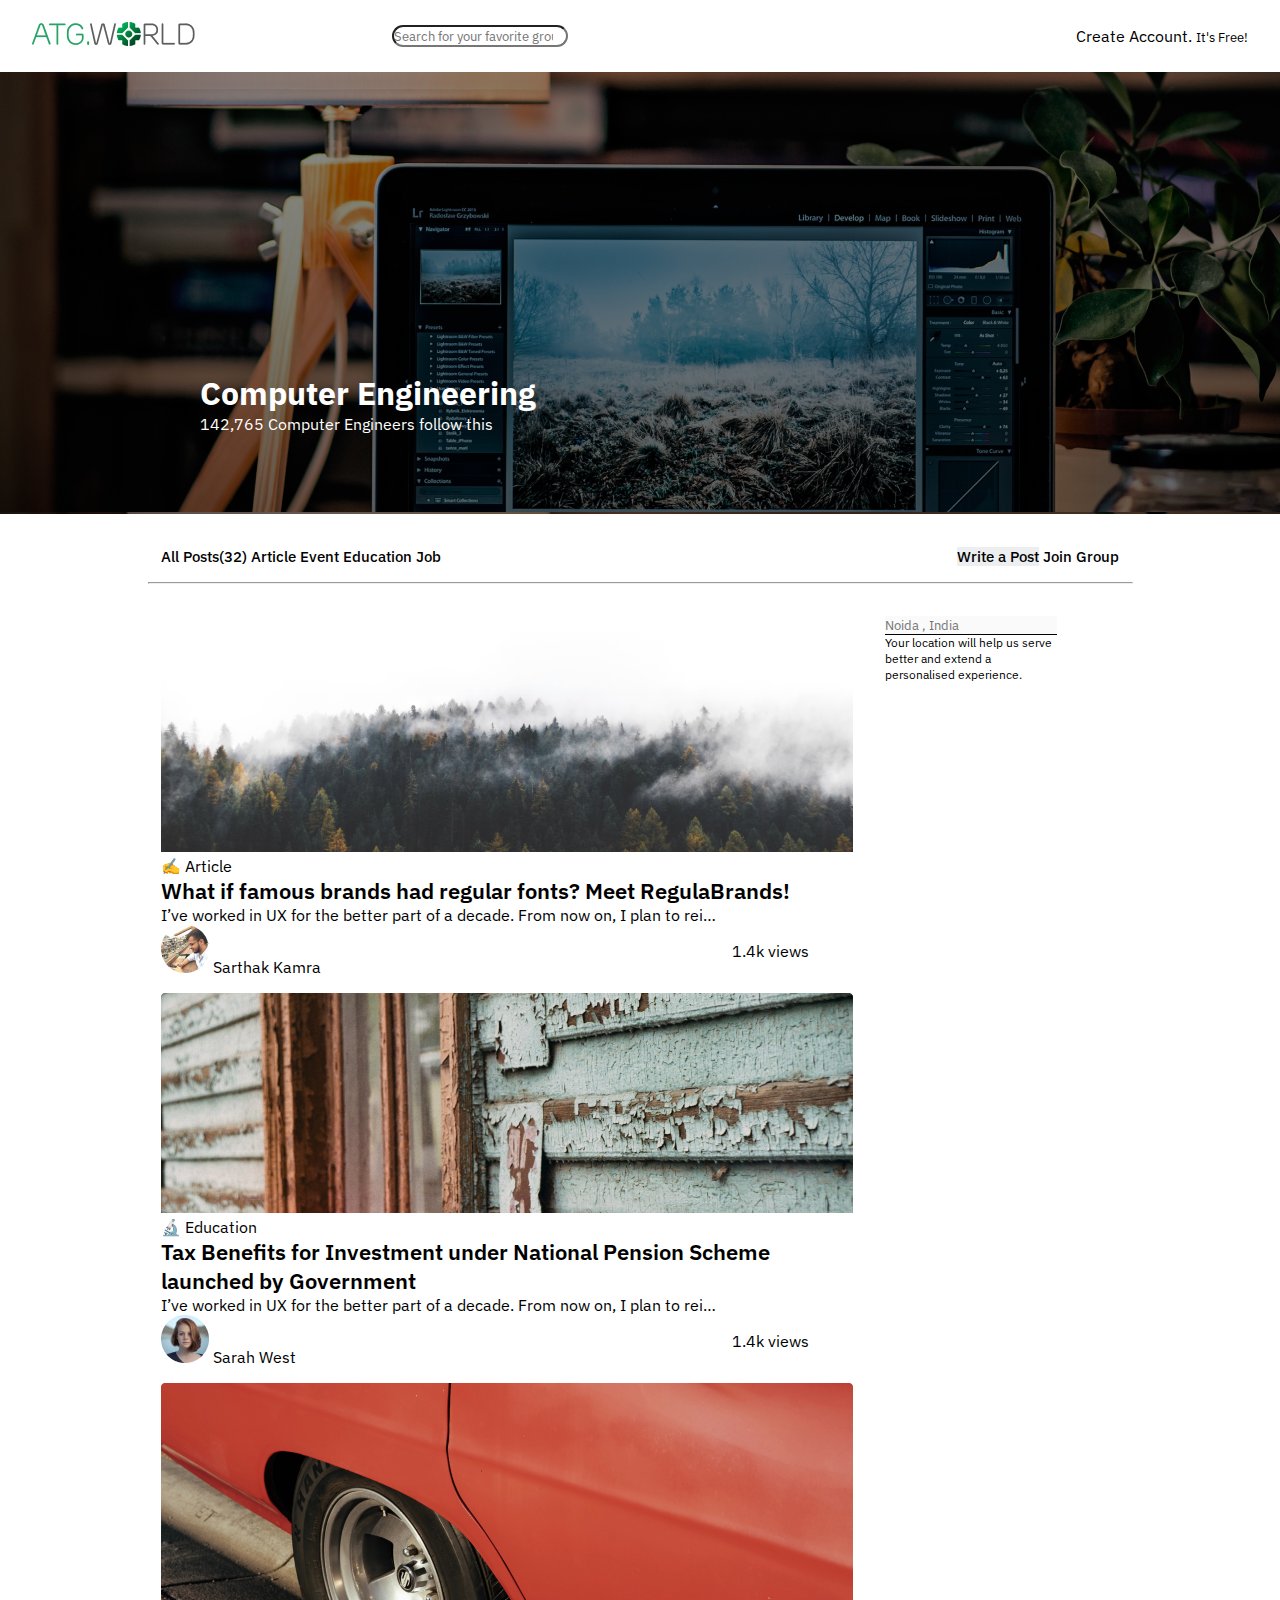
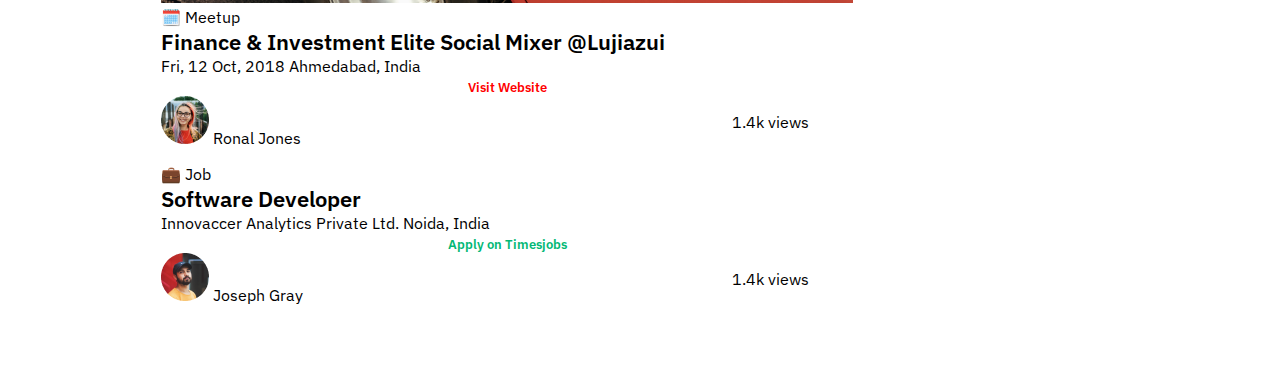
==== index.html @ aefbbee8 "ATG-Task" ====
<!DOCTYPE html>
<html lang="en">
  <head>
    <meta charset="UTF-8" />
    <meta http-equiv="X-UA-Compatible" content="IE=edge" />
    <meta name="viewport" content="width=device-width, initial-scale=1.0" />
    <link
      rel="stylesheet"
      href="https://cdnjs.cloudflare.com/ajax/libs/font-awesome/6.0.0-beta2/css/all.min.css"
      integrity="sha512-YWzhKL2whUzgiheMoBFwW8CKV4qpHQAEuvilg9FAn5VJUDwKZZxkJNuGM4XkWuk94WCrrwslk8yWNGmY1EduTA=="
      crossorigin="anonymous"
      referrerpolicy="no-referrer"
    />
    <link
      href="https://cdn.jsdelivr.net/npm/bootstrap@5.1.3/dist/css/bootstrap.min.css"
      rel="stylesheet"
      integrity="sha384-1BmE4kWBq78iYhFldvKuhfTAU6auU8tT94WrHftjDbrCEXSU1oBoqyl2QvZ6jIW3"
      crossorigin="anonymous"
    />
    <link rel="stylesheet" href="style.css" />
    <title>ATG WORLD</title>
  </head>
  <body>
    <nav>
      <div class="navbar-brand">
        <a href="./index.html"><img src="./images/whole.png" alt="" /></a>
      </div>
      <div class="input-group">
        <input
          type="search"
          class="form-control shadow-none"
          placeholder="Search for your favorite groups in ATG"
          aria-label="Username"
          aria-describedby="basic-addon1"
        />
      </div>
      <div class="dropdown">
        <p class="mb-0">
          Create Account.
          <button class="account-btn text-primary">
            It's Free! <i class="fas fa-caret-down"></i>
          </button>
        </p>
      </div>
    </nav>
    <div class="login-container">
      <div class="login">
        <i class="fas fa-times-circle"></i>
        <div class="heading">
          <p>
            Let's learn, share & inspire each other with our passion for
            computer engineering. Sign up now 🤘🏼
          </p>
        </div>
        <div class="form">
          <form action="">
            <h2 class="fw-bold mb-4">Create Account</h2>
            <div class="input-group">
              <input
                type="text"
                aria-label="First name"
                class="form-control shadow-none"
                placeholder="First Name"
              />
              <input
                type="text"
                aria-label="Last name"
                class="form-control shadow-none"
                placeholder="Last Name"
              />
            </div>
            <div class="input-group">
              <input
                type="email"
                aria-label="Email"
                class="form-control shadow-none"
                placeholder="Email"
              />
            </div>
            <div class="input-group">
              <input
                type="password"
                aria-label="Email"
                class="form-control shadow-none"
                placeholder="Password"
              />
              <i class="far fa-eye"></i>
            </div>
            <div class="input-group">
              <input
                type="password"
                aria-label="Email"
                class="form-control shadow-none"
                placeholder="Confirm Password"
              />
            </div>

            <button type="button" class="btn btn-primary create-account">
              Create Account
            </button>

            <button type="button" class="btn btn-outline-secondary mb-2 p-2">
              <!-- <i class="fab fa-facebook"></i> -->
              <img src="./images/facebook_logo.png" alt="FaceBook Logo" />
              Sign up with Facebook
            </button>

            <button type="button" class="btn btn-outline-secondary mb-2 p-2">
              <img src="./images/search.png" alt="Google Logo" />
              Sign up with Google
            </button>
          </form>
          <div class="image-container">
            <div class="preheader">
              <p>
                Already have an account?
                <a href="#" class="text-primary signup"> Sign In</a>
              </p>
            </div>
            <img src="./images/login_image.png" alt="Login User image" />
            <p>
              By signing up, you agree to our Terms & conditions, Privacy policy
            </p>
          </div>
        </div>
      </div>
      <div class="login-2">
        <i class="fas fa-times-circle"></i>
        <div class="heading">
          <p>
            Let's learn, share & inspire each other with our passion for
            computer engineering. Sign up now 🤘🏼
          </p>
        </div>
        <div class="form">
          <form action="">
            <h2 class="fw-bold mb-4">Sign up</h2>

            <div class="input-group">
              <input
                type="email"
                aria-label="Email"
                class="form-control shadow-none"
                placeholder="Email"
                required
              />
            </div>
            <div class="input-group">
              <input
                type="password"
                aria-label="Email"
                class="form-control shadow-none"
                placeholder="Password"
                required
              />
              <i class="far fa-eye"></i>
            </div>
            <a href="./login.html" class="text-white">
              <button type="button" class="btn btn-primary create-account">
                Sign In
              </button></a
            >

            <button type="button" class="btn btn-outline-secondary mb-2 p-2">
              <!-- <i class="fab fa-facebook"></i> -->
              <img src="./images/facebook_logo.png" alt="FaceBook Logo" />
              Sign up with Facebook
            </button>

            <button type="button" class="btn btn-outline-secondary mb-2 p-2">
              <img src="./images/search.png" alt="Google Logo" />
              Sign up with Google
            </button>

            <button
              type="button"
              class="btn m-2 p-2"
              style="color: black; width: 100%; font-size: 12px"
            >
              Forgot Password ?
            </button>
          </form>
          <div class="image-container">
            <div class="preheader">
              <p>
                Don’t have an account yet?
                <a href="#" class="text-primary create-new-account">
                  Create new for free!</a
                >
              </p>
            </div>
            <img src="./images/login_image.png" alt="Login User image" />
          </div>
        </div>
      </div>
    </div>
    <header>
      <div>
        <h1>Computer Engineering</h1>
        <p>142,765 Computer Engineers follow this</p>
      </div>
    </header>
    <div class="menu">
      <i class="fas fa-arrow-left"></i>
      <button class="text-white border border-white p-2 rounded">
        Join Group
      </button>
    </div>
    <main>
      <div class="tabs">
        <div class="btns-left">
          <button class="btn active shadow-none">All Posts(32)</button>
          <button class="btn shadow-none">Article</button>
          <button class="btn shadow-none">Event</button>
          <button class="btn shadow-none">Education</button>
          <button class="btn shadow-none">Job</button>
        </div>
        <div class="btns-right">
          <button class="btn btn-light shadow-none">
            Write a Post<i class="fas fa-caret-down mx-2"></i>
          </button>
          <button class="btn btn-primary shadow-none">
            <i class="fas fa-users mx-2"></i>Join Group
          </button>
        </div>
      </div>
      <div class="andriod-tabs">
        <p>Posts(368)</p>
        <button type="button" class="btn btn-light">
          Filter: All<i class="fas fa-caret-down mx-3"></i>
        </button>
      </div>
      <hr />
      <section>
        <div class="article-container">
          <article>
            <div class="card">
              <img
                src="./images/img01.png"
                class="card-img-top"
                alt="Background image with nature"
              />
              <div class="card-body">
                <p class="fw-bold">✍️ Article</p>
                <div class="menu-header">
                  <p class="card-text">
                    What if famous brands had regular fonts? Meet RegulaBrands!
                  </p>
                  <div class="dropdown">
                    <button><i class="fas fa-ellipsis-h"></i></button>
                    <div class="dropdown-content">
                      <a href="#">Edit</a>
                      <a href="#">Report</a>
                      <a href="#">Option 3</a>
                    </div>
                  </div>
                </div>
                <p>
                  I’ve worked in UX for the better part of a decade. From now
                  on, I plan to rei…
                </p>
                <div class="detail-info">
                  <div>
                    <img src="./images/person01.png" alt="" />
                    <span class="fw-bold">Sarthak Kamra</span>
                  </div>
                  <div>
                    <i class="far fa-eye"></i>
                    <span style="margin-right: 2.5rem">1.4k views</span>
                    <button type="button" class="btn btn-light">
                      <i class="fas fa-share-alt"></i>
                    </button>
                  </div>
                </div>
                <div class="andriod-detail-info">
                  <div style="display: flex; justify-content: space-around">
                    <div>
                      <img src="./images/person01.png" alt="person 4" />
                    </div>
                    <div>
                      <p style="margin-bottom: 0; margin-left: 1rem">
                        Sarthak Kamra
                      </p>
                      <p style="margin-bottom: 0; margin-left: 1rem">
                        1.4k views
                      </p>
                    </div>
                  </div>
                  <button type="button" class="btn btn-light">
                    <i class="fas fa-share-alt mx-2"></i>Share
                  </button>
                </div>
              </div>
            </div>
          </article>
          <article>
            <div class="card">
              <img
                src="./images/img02.png"
                class="card-img-top"
                alt="Background image with nature"
              />
              <div class="card-body">
                <p class="fw-bold">🔬️ Education</p>
                <div class="menu-header">
                  <p class="card-text">
                    Tax Benefits for Investment under National Pension Scheme
                    launched by Government
                  </p>
                  <div class="dropdown">
                    <button><i class="fas fa-ellipsis-h"></i></button>
                    <div class="dropdown-content">
                      <a href="#">Edit</a>
                      <a href="#">Report</a>
                      <a href="#">Option 3</a>
                    </div>
                  </div>
                </div>
                <p>
                  I’ve worked in UX for the better part of a decade. From now
                  on, I plan to rei…
                </p>
                <div class="detail-info">
                  <div>
                    <img src="./images/person02.png" alt="" />
                    <span class="fw-bold">Sarah West</span>
                  </div>
                  <div>
                    <i class="far fa-eye"></i>
                    <span style="margin-right: 2.5rem">1.4k views</span>
                    <button type="button" class="btn btn-light">
                      <i class="fas fa-share-alt"></i>
                    </button>
                  </div>
                </div>
                <div class="andriod-detail-info">
                  <div style="display: flex; justify-content: space-around">
                    <div>
                      <img src="./images/person02.png" alt="person 4" />
                    </div>
                    <div>
                      <p style="margin-bottom: 0; margin-left: 1rem">
                        Sarah West
                      </p>
                      <p style="margin-bottom: 0; margin-left: 1rem">
                        1.4k views
                      </p>
                    </div>
                  </div>
                  <button type="button" class="btn btn-light">
                    <i class="fas fa-share-alt mx-2"></i>Share
                  </button>
                </div>
              </div>
            </div>
          </article>
          <article>
            <div class="card">
              <img
                src="./images/img03.png"
                class="card-img-top"
                alt="Background image with nature"
              />
              <div class="card-body">
                <p class="fw-bold">🗓️ Meetup</p>
                <div class="menu-header">
                  <p class="card-text">
                    Finance & Investment Elite Social Mixer @Lujiazui
                  </p>
                  <div class="dropdown">
                    <button><i class="fas fa-ellipsis-h"></i></button>
                    <div class="dropdown-content">
                      <a href="#">Edit</a>
                      <a href="#">Report</a>
                      <a href="#">Option 3</a>
                    </div>
                  </div>
                </div>
                <p>
                  <i class="far fa-calendar mx-2"></i>Fri, 12 Oct, 2018
                  <span class="mx-5"
                    ><i class="fas fa-map-marker-alt mx-2"></i>Ahmedabad,
                    India</span
                  >
                  <button
                    type="button"
                    class="btn btn-outline-secondary my-4 p-2"
                    style="color: red"
                  >
                    Visit Website
                  </button>
                </p>
                <div class="detail-info">
                  <div>
                    <img src="./images/person03.png" alt="" />
                    <span class="fw-bold">Ronal Jones</span>
                  </div>
                  <div>
                    <i class="far fa-eye"></i>
                    <span style="margin-right: 2.5rem">1.4k views</span>
                    <button type="button" class="btn btn-light">
                      <i class="fas fa-share-alt"></i>
                    </button>
                  </div>
                </div>
                <div class="andriod-detail-info">
                  <div style="display: flex; justify-content: space-around">
                    <div>
                      <img src="./images/person03.png" alt="person 4" />
                    </div>
                    <div>
                      <p style="margin-bottom: 0; margin-left: 1rem">
                        Ronal Jones
                      </p>
                      <p style="margin-bottom: 0; margin-left: 1rem">
                        1.4k views
                      </p>
                    </div>
                  </div>
                  <button type="button" class="btn btn-light">
                    <i class="fas fa-share-alt mx-2"></i>Share
                  </button>
                </div>
              </div>
            </div>
          </article>
          <article>
            <div class="card">
              <div class="card-body">
                <p class="fw-bold">💼️ Job</p>
                <div class="menu-header">
                  <p class="card-text">Software Developer</p>
                  <div class="dropdown">
                    <button><i class="fas fa-ellipsis-h"></i></button>
                    <div class="dropdown-content">
                      <a href="#">Edit</a>
                      <a href="#">Report</a>
                      <a href="#">Option 3</a>
                    </div>
                  </div>
                </div>
                <p>
                  <i class="far fa-calendar mx-2"></i>Innovaccer Analytics
                  Private Ltd.
                  <span class="mx-5"
                    ><i class="fas fa-map-marker-alt mx-2"></i>Noida,
                    India</span
                  >
                  <button
                    type="button"
                    class="btn btn-outline-secondary my-4 p-2"
                  >
                    Apply on Timesjobs
                  </button>
                </p>
                <div class="detail-info">
                  <div>
                    <img src="./images/person04.png" alt="" />
                    <span class="fw-bold">Joseph Gray</span>
                  </div>
                  <div>
                    <i class="far fa-eye"></i>
                    <span style="margin-right: 2.5rem">1.4k views</span>
                    <button type="button" class="btn btn-light">
                      <i class="fas fa-share-alt"></i>
                    </button>
                  </div>
                </div>
                <div class="andriod-detail-info">
                  <div style="display: flex; justify-content: space-around">
                    <div>
                      <img src="./images/person04.png" alt="person 4" />
                    </div>
                    <div>
                      <p style="margin-bottom: 0; margin-left: 1rem">
                        Joseph Gray
                      </p>
                      <p style="margin-bottom: 0; margin-left: 1rem">
                        1.4k views
                      </p>
                    </div>
                  </div>
                  <button type="button" class="btn btn-light">
                    <i class="fas fa-share-alt mx-2"></i>Share
                  </button>
                </div>
              </div>
            </div>
          </article>
        </div>
        <aside>
          <div class="location-input">
            <i class="fas fa-map-marker-alt"></i
            ><input
              type="text"
              name="location"
              id="location"
              class="mx-2 px-2"
              placeholder="Noida , India"
              disabled
            />
            <i class="fas fa-pen"></i>
          </div>
          <p class="my-4">
            <i class="fas fa-info-circle me-3"></i>
            Your location will help us serve better and extend a personalised
            experience.
          </p>
        </aside>
      </section>
      <button class="andriod-login-button" id="create-login-account">
        <i class="fas fa-pen"></i>
      </button>
      <div class="andriod-create-account">
        <div class="form">
          <form action="">
            <h2 class="fw-bold mb-4">Create Account</h2>
            <i class="fas fa-times andriod-close"></i>
            <div class="input-group">
              <input
                type="text"
                aria-label="First name"
                class="form-control shadow-none"
                placeholder="First Name"
              />
              <input
                type="text"
                aria-label="Last name"
                class="form-control shadow-none"
                placeholder="Last Name"
              />
            </div>
            <div class="input-group">
              <input
                type="email"
                aria-label="Email"
                class="form-control shadow-none"
                placeholder="Email"
              />
            </div>
            <div class="input-group">
              <input
                type="password"
                aria-label="Email"
                class="form-control shadow-none"
                placeholder="Password"
              />
              <i class="far fa-eye"></i>
            </div>
            <div class="input-group">
              <input
                type="password"
                aria-label="Email"
                class="form-control shadow-none"
                placeholder="Confirm Password"
              />
            </div>
            <div
              style="
                display: flex;
                justify-content: space-between;
                align-items: center;
              "
            >
              <button type="button" class="btn btn-primary create-account">
                Create Account
              </button>
              <button
                type="button"
                class="btn shadow-none andriod-signin"
                style="text-decoration: underline"
              >
                or, Sign In
              </button>
            </div>

            <button type="button" class="btn btn-outline-secondary mb-2 p-2">
              <img src="./images/facebook_logo.png" alt="FaceBook Logo" />
              Sign up with Facebook
            </button>

            <button type="button" class="btn btn-outline-secondary mb-2 p-2">
              <img src="./images/search.png" alt="Google Logo" />
              Sign up with Google
            </button>
            <p class="my-3">
              By signing up, you agree to our Terms & conditions, Privacy policy
            </p>
          </form>
        </div>
      </div>
      <div class="andriod-login-account">
        <div class="form">
          <form action="">
            <h2 class="fw-bold mb-4">Welcome Back!</h2>
            <i class="fas fa-times andriod-close"></i>
            <div class="input-group">
              <input
                type="email"
                aria-label="Email"
                class="form-control shadow-none"
                placeholder="Email"
              />
            </div>
            <div class="input-group">
              <input
                type="password"
                aria-label="Email"
                class="form-control shadow-none"
                placeholder="Password"
              />
              <i class="far fa-eye"></i>
            </div>
            <div
              style="
                display: flex;
                justify-content: space-between;
                align-items: center;
              "
            >
              <button type="button" class="btn btn-primary create-account">
                Sign In
              </button>
              <button
                type="button"
                class="btn shadow-none account-create-in"
                style="text-decoration: underline"
              >
                or, Create Account
              </button>
            </div>

            <button type="button" class="btn btn-outline-secondary mb-2 p-2">
              <img src="./images/facebook_logo.png" alt="FaceBook Logo" />
              Sign up with Facebook
            </button>

            <button type="button" class="btn btn-outline-secondary mb-2 p-2">
              <img src="./images/search.png" alt="Google Logo" />
              Sign up with Google
            </button>
            <button class="btn" style="display: block; margin: 0 auto">
              Forgot Password?
            </button>
          </form>
        </div>
      </div>
    </main>
    <script src="./index.js"></script>
    <script
      src="https://cdn.jsdelivr.net/npm/bootstrap@5.1.3/dist/js/bootstrap.bundle.min.js"
      integrity="sha384-ka7Sk0Gln4gmtz2MlQnikT1wXgYsOg+OMhuP+IlRH9sENBO0LRn5q+8nbTov4+1p"
      crossorigin="anonymous"
    ></script>
  </body>
</html>
---- style.css ----
@import url("https://fonts.googleapis.com/css2?family=IBM+Plex+Sans&display=swap");
* {
  margin: 0;
  padding: 0;
  box-sizing: border-box;
  font-family: "IBM Plex Sans", sans-serif;
}
button {
  background-color: transparent;
  border: none;
  cursor: pointer;
}
a {
  text-decoration: none;
  color: black;
}
body {
  position: relative;
}
nav {
  padding: 0.5rem 2rem;
  width: 100%;
  height: 72px;
  background: #ffffff;
  display: none;
  align-items: center;
  justify-content: space-between;
  box-shadow: 0px 1px 2px rgba(0, 0, 0, 0.12);
  position: relative;
}

.searchBar {
  position: relative;
  border-radius: 1.31rem;
  width: 50%;
}
.fa-search {
  position: relative;
  z-index: 10;
  margin: 2%;
}
/* --------------------------------login styling start-------------------------- */
.login-container {
  display: none;
  background-color: rgba(0, 0, 0, 0.56);
  position: absolute;
  top: 0%;
  left: 0%;
  width: 100%;
  height: 100%;
  z-index: 10;
}
.show-loginContainer {
  display: block;
}
.login {
  position: relative;
  margin: 11.625rem auto;
  width: 46rem;
  height: auto;
  background: #ffffff;
  box-shadow: 0px 8px 24px rgba(0, 0, 0, 0.25);
  border-radius: 8px;
}
.fa-times-circle {
  position: absolute;
  right: 0;
  top: -5%;
  z-index: 10;
  color: white;
  cursor: pointer;
}
.heading {
  height: 3.1rem;
  padding: 1.03rem 3.6rem;
  font-weight: 500;
  font-size: 14px;
  background: #effff4;
  text-align: center;
  color: #008a45;
  border-radius: 8px 8px 0px 0px;
}
.form {
  display: grid;
  grid-template-columns: 1fr 1fr;
  margin: 2.25rem;
}

form i.far.fa-eye {
  position: absolute;
  right: 4.17%;
  top: 18.75%;
  bottom: 18.75%;
  cursor: pointer;
  z-index: 10;
}
i.fab.fa-google {
  background-color: linear-gradient(red, green);
}
.image-container {
  padding: 0 1.5rem;
}
.image-container .preheader {
  line-height: 1rem;
  font-size: 13px;
  text-align: right;
  color: #3d3d3d;
}

.image-container > p {
  color: #000000;
  font-size: 11px;
  opacity: 0.6;
  text-align: right;
  letter-spacing: -0.008em;
  margin-top: 0.75rem;
  margin-bottom: 2.25rem;
}
form button.create-account {
  margin: 1.18rem 0 1.5rem 0;
  width: 20rem;
  border-radius: 20px;
  font-weight: 600;
  font-size: 14px;
  font-style: normal;
  line-height: 16px;
  padding: 0.75rem 6.875rem;
}
form .input-group {
  background: #f7f8fa;
}
.btn.btn-outline-secondary {
  width: 20rem;
  font-size: 14px;
  line-height: 1rem;
  color: #000000;
}
form .input-group input[type="text"],
form .input-group input[type="email"],
form .input-group input[type="password"] {
  background-color: #f7f8fa;
}

.login-2 {
  position: relative;
  margin: 11.625rem auto;
  width: 46rem;
  height: auto;
  background: #ffffff;
  box-shadow: 0px 8px 24px rgba(0, 0, 0, 0.25);
  border-radius: 8px;
  display: none;
}
.show-login-2 {
  display: block;
}
/* --------------------------------login styling ends-------------------------- */
/* --------------------------header styling start--------------------- */
header {
  position: relative;
  width: 100%;
  height: 442px;
  background: linear-gradient(
      180deg,
      rgba(0, 0, 0, 0.45) 0%,
      rgba(0, 0, 0, 0.6) 100%
    ),
    url("./images/bg.png");
  color: white;
}
header div {
  position: absolute;
  bottom: 2rem;
  left: 1rem;
}
nav .input-group input {
  border-radius: 1.31rem;
  transition: none;
}
nav .input-group input:focus {
  border: none;
}

.menu {
  position: absolute;
  top: 0%;
  color: white;
  width: 100%;
  display: flex;
  align-items: center;
  justify-content: space-between;
  padding: 1rem;
}

nav input[type="search"]:focus {
  background-color: #e9ecef;
}
/* -------------------------------main styling start----------------- */

main {
  padding: 2rem;
}
main .tabs {
  display: flex;
  align-items: center;
  justify-content: space-between;
  width: 100%;
  max-width: 958px;
  margin: 0 auto;
}
main .tabs button {
  font-weight: 500;
  font-size: 15px;
  position: relative;
}

main .tabs button:hover::after {
  content: "";
  position: absolute;
  bottom: 0;
  left: 0;
  width: 100%;
  height: 3px;
  background-color: black;
  transition: all 0.5s ease-in-out;
}

main section {
  display: grid;
  grid-template-columns: 1fr 0.5fr;
  grid-gap: 2rem;
  width: 100%;
  max-width: 958px;
  margin: 2rem auto;
}
section .article-container article {
  margin: 1rem 0;
}
section .article-container article .card-body .menu-header {
  display: flex;
  align-items: center;
  justify-content: space-between;
}
.dropdown {
  position: relative;
}
.dropdown:hover .dropdown-content {
  display: block;
}
.dropdown-content {
  display: none;
  position: absolute;
  top: 90%;
  width: 10rem;
  right: 0.725rem;
  background: #ffffff;
  box-shadow: 0px 2px 8px rgba(0, 0, 0, 0.16), 0px 0px 2px rgba(0, 0, 0, 0.08);
  border-radius: 4px;
}
.dropdown-content a {
  padding: 0.4rem 0.7rem;
  display: block;
}
section .article-container article .card-body .detail-info {
  display: none;
}
section .article-container article .card-body .andriod-detail-info {
  display: none;
}
section .article-container article .card-body .menu-header p {
  font-weight: 600;
  font-size: 1.375rem;
}

section
  .article-container
  article
  .card-body
  p
  button.btn.btn-outline-secondary {
  width: 100%;
  font-weight: 600;
  font-size: 13px;
  text-align: center;
  color: #02b875;
}
section
  .article-container
  article
  .card-body
  p
  button.btn.btn-outline-secondary:hover {
  background-color: gainsboro;
}

.btn-light,
.btn-light:hover {
  background: #edeef0;
}
aside .location-input {
  display: flex;
}
aside input {
  border: none;
  box-shadow: none;
  border-bottom: 1px solid black;
}

aside .recommendations {
  font-weight: normal;
  font-size: 0.7rem;
  line-height: 18px;
  letter-spacing: 0.1em;
  text-transform: uppercase;
}

aside .recommendations .see-more {
  font-size: 0.65rem;
  text-align: right;
  color: #2f6ce5;
  display: block;
  margin: 3rem 0;
}

aside .recommendations .groups .box {
  display: flex;
  align-items: center;
  justify-content: space-between;
  margin: 1rem;
}
aside .recommendations .groups .box div {
  display: flex;
  align-items: center;
  justify-content: center;
}
aside .recommendations .groups .box div p {
  margin: 0 0.5rem;
}
aside > p {
  display: flex;
  font-size: 12px;
  line-height: 16px;
}
.icon2 {
  display: none;
}
.recommendations a button {
  font-size: 0.75rem;
  border-radius: 1rem;
  font-weight: 500;
  line-height: 1rem;
  background: gainsboro;
}
.recommendations a button:hover {
  background: black;
  color: white;
}
hr {
  max-width: 985px;
  width: 100%;
  margin: 1rem auto;
}

main .andriod-tabs {
  display: none;
}

.andriod-login-button {
  display: none;
}

.andriod-create-account {
  background: rgba(0, 0, 0, 0.56);
  width: 100%;
  position: fixed;
  top: 0;
  left: 0;
  height: 100vh;
  display: none;
}
.andriod-login-account {
  background: rgba(0, 0, 0, 0.56);
  width: 100%;
  position: fixed;
  top: 0;
  left: 0;
  height: 100vh;
  display: none;
}
.andriod-login-account .form {
  position: absolute;
  left: 0;
  bottom: 0;
  width: 100%;
  background: white;
  padding: 1rem;
  margin: 0;
}
.andriod-create-account .form {
  position: absolute;
  left: 0;
  bottom: 0;
  width: 100%;
  background: white;
  padding: 1rem;
  margin: 0;
}

.andriod-create-account .form p {
  font-size: 11px;
  line-height: 16px;
  text-align: center;
  letter-spacing: -0.008em;
}

.andriod-close {
  position: absolute;
  right: 5%;
  top: 5%;
  z-index: 20;
  color: white;
  background: black;
  border-radius: 50%;
  width: 25px;
  display: flex;
  height: 25px;
  align-items: center;
  justify-content: center;
  cursor: pointer;
}
.andriod-create-account-in,
.andriod-sign-in {
  border-bottom: 1px solid black;
}
/* -------------------------------main styling ends----------------- */

@media screen and (min-width: 768px) {
  nav .input-group {
    width: 40%;
  }
  nav {
    display: flex;
  }
  header div {
    bottom: 5rem;
    left: 12.5rem;
  }

  .menu {
    display: none;
  }
  section .article-container article .card-body .detail-info {
    display: flex;
    align-items: center;
    justify-content: space-between;
  }
}

@media screen and (max-width: 767px) {
  main .tabs {
    display: none;
  }
  main .andriod-tabs {
    display: flex;
    align-items: center;
    justify-content: space-between;
  }
  aside {
    display: none;
  }
  main section {
    display: block;
    width: 100%;
  }
  section .article-container article .card-body .andriod-detail-info {
    display: flex;
    align-items: center;
    justify-content: space-between;
  }
  .andriod-login-button {
    display: flex;
    align-items: center;
    justify-content: center;
    position: fixed;
    padding: 1rem;
    width: 54px;
    cursor: pointer;
    height: 54px;
    border-radius: 50%;
    bottom: 2rem;
    right: 2rem;
    color: white;
    background: linear-gradient(180deg, #ff5c5c 0%, #f0568a 100%);
    box-shadow: 0px 2px 4px rgba(0, 0, 0, 0.18), 0px 0px 2px rgba(0, 0, 0, 0.08);
  }
  .form {
    display: block;
  }
  form button.create-account {
    width: 9rem;
    padding: 0.57rem 1rem;
  }

  form button.btn.btn-outline-secondary {
    display: block;
    width: 100%;
    max-width: 454px;
    margin: 1rem auto;
  }

  .show-andriod-create-account {
    display: block;
  }
  .show-andriod-login-account {
    display: block;
  }
}
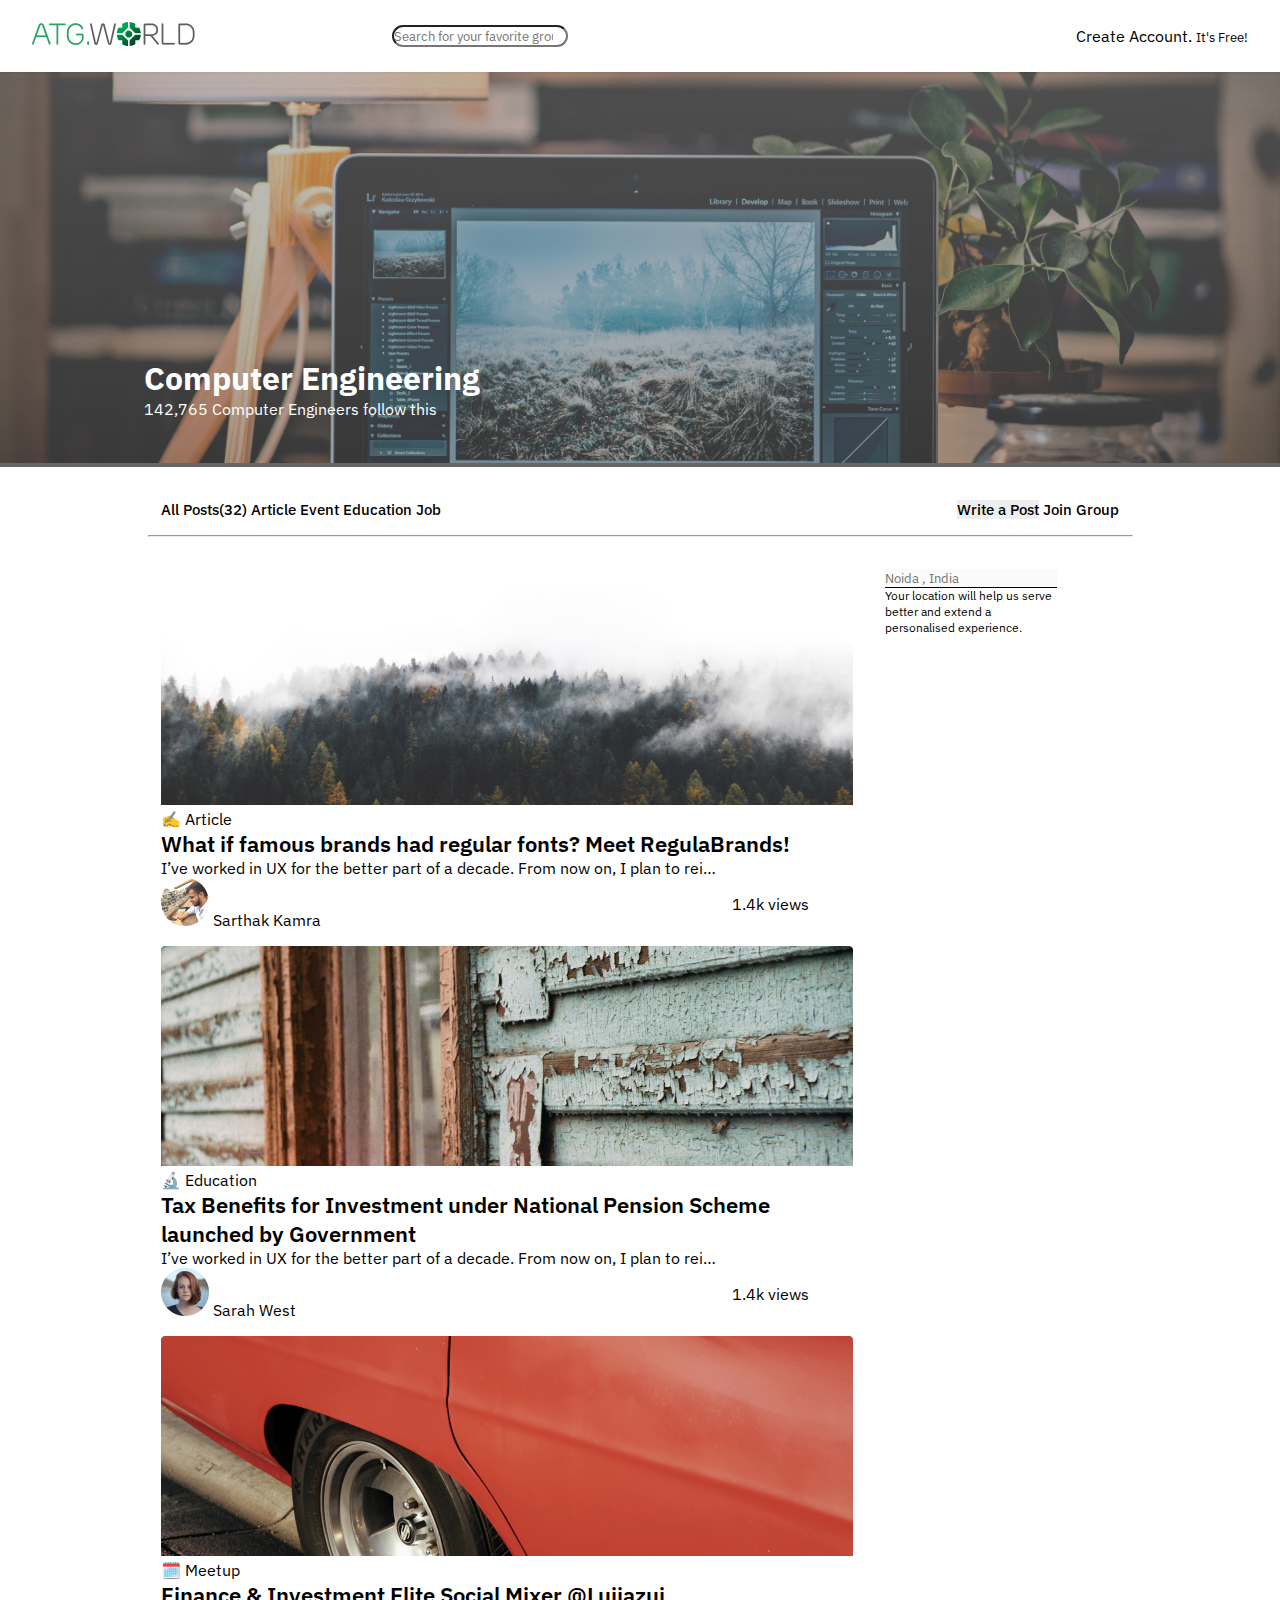
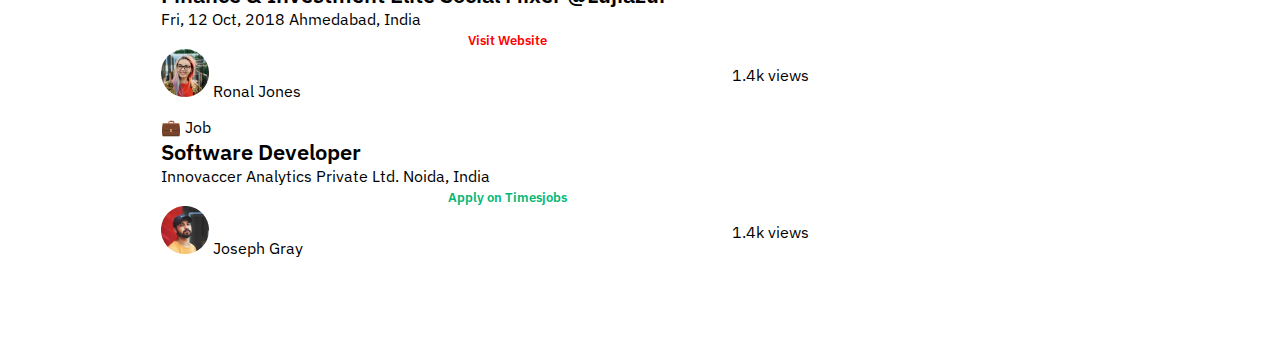
==== commit c60033d5: "update Task-1" ====
--- a/index.html
+++ b/index.html
@@ -23,7 +23,7 @@
   <body>
     <nav>
       <div class="navbar-brand">
-        <a href="./index.html"><img src="./images/whole.png" alt="" /></a>
+        <a href="./index.html"><img src="./images/logo.png" alt="Logo" /></a>
       </div>
       <div class="input-group">
         <input
@@ -195,6 +195,7 @@
       </div>
     </div>
     <header>
+      <img src="./images/bg.png" alt="Background Image" />
       <div>
         <h1>Computer Engineering</h1>
         <p>142,765 Computer Engineers follow this</p>
@@ -261,7 +262,7 @@
                 </p>
                 <div class="detail-info">
                   <div>
-                    <img src="./images/person01.png" alt="" />
+                    <img src="./images/person01.png" alt="Person 1" />
                     <span class="fw-bold">Sarthak Kamra</span>
                   </div>
                   <div>
@@ -275,7 +276,7 @@
                 <div class="andriod-detail-info">
                   <div style="display: flex; justify-content: space-around">
                     <div>
-                      <img src="./images/person01.png" alt="person 4" />
+                      <img src="./images/person04.png" alt="person 4" />
                     </div>
                     <div>
                       <p style="margin-bottom: 0; margin-left: 1rem">
@@ -322,7 +323,7 @@
                 </p>
                 <div class="detail-info">
                   <div>
-                    <img src="./images/person02.png" alt="" />
+                    <img src="./images/person02.png" alt="Person 2" />
                     <span class="fw-bold">Sarah West</span>
                   </div>
                   <div>
@@ -392,7 +393,7 @@
                 </p>
                 <div class="detail-info">
                   <div>
-                    <img src="./images/person03.png" alt="" />
+                    <img src="./images/person03.png" alt="Person 3" />
                     <span class="fw-bold">Ronal Jones</span>
                   </div>
                   <div>
@@ -455,7 +456,7 @@
                 </p>
                 <div class="detail-info">
                   <div>
-                    <img src="./images/person04.png" alt="" />
+                    <img src="./images/person04.png" alt="Person 4" />
                     <span class="fw-bold">Joseph Gray</span>
                   </div>
                   <div>
--- a/style.css
+++ b/style.css
@@ -50,14 +50,13 @@
   height: 100%;
   z-index: 10;
 }
-.show-loginContainer {
-  display: block;
-}
+
 .login {
-  position: relative;
-  margin: 11.625rem auto;
-  width: 46rem;
-  height: auto;
+  position: fixed;
+  left: 1%;
+  right: 1%;
+  margin: 2.5rem auto;
+  height: 85vh;
   background: #ffffff;
   box-shadow: 0px 8px 24px rgba(0, 0, 0, 0.25);
   border-radius: 8px;
@@ -72,7 +71,7 @@
 }
 .heading {
   height: 3.1rem;
-  padding: 1.03rem 3.6rem;
+  padding: 1.03rem 3rem;
   font-weight: 500;
   font-size: 14px;
   background: #effff4;
@@ -142,9 +141,10 @@
 }
 
 .login-2 {
-  position: relative;
-  margin: 11.625rem auto;
-  width: 46rem;
+  position: fixed;
+  left: 3%;
+  right: 3%;
+  margin: 3.5rem auto;
   height: auto;
   background: #ffffff;
   box-shadow: 0px 8px 24px rgba(0, 0, 0, 0.25);
@@ -159,15 +159,24 @@
 header {
   position: relative;
   width: 100%;
-  height: 442px;
+  height: 100%;
+  color: white;
   background: linear-gradient(
-      180deg,
-      rgba(0, 0, 0, 0.45) 0%,
-      rgba(0, 0, 0, 0.6) 100%
-    ),
-    url("./images/bg.png");
-  color: white;
-}
+    180deg,
+    rgba(0, 0, 0, 0.45) 0%,
+    rgba(0, 0, 0, 0.6) 100%
+  );
+}
+
+header img {
+  width: 100%;
+  height: 100%;
+  min-height: 300px;
+  object-fit: fill;
+  object-position: center;
+  opacity: 0.45;
+}
+
 header div {
   position: absolute;
   bottom: 2rem;
@@ -433,17 +442,42 @@
   border-bottom: 1px solid black;
 }
 /* -------------------------------main styling ends----------------- */
-
+@media screen and (min-width: 1200px) {
+  header div {
+    bottom: 4rem;
+    left: 11rem;
+  }
+}
+@media screen and (min-width: 992px) {
+  header div {
+    bottom: 3rem;
+    left: 9rem;
+  }
+  .login {
+    width: 46rem;
+  }
+  .login-2 {
+    width: 46rem;
+    left: 8%;
+    right: 8%;
+  }
+}
+@media screen and (min-width: 800px) {
+  .login {
+    left: 5%;
+    right: 5%;
+  }
+  .login-2 {
+    left: 5%;
+    right: 5%;
+  }
+}
 @media screen and (min-width: 768px) {
   nav .input-group {
     width: 40%;
   }
   nav {
     display: flex;
-  }
-  header div {
-    bottom: 5rem;
-    left: 12.5rem;
   }
 
   .menu {
@@ -453,6 +487,10 @@
     display: flex;
     align-items: center;
     justify-content: space-between;
+  }
+
+  .show-loginContainer {
+    display: block;
   }
 }
 
